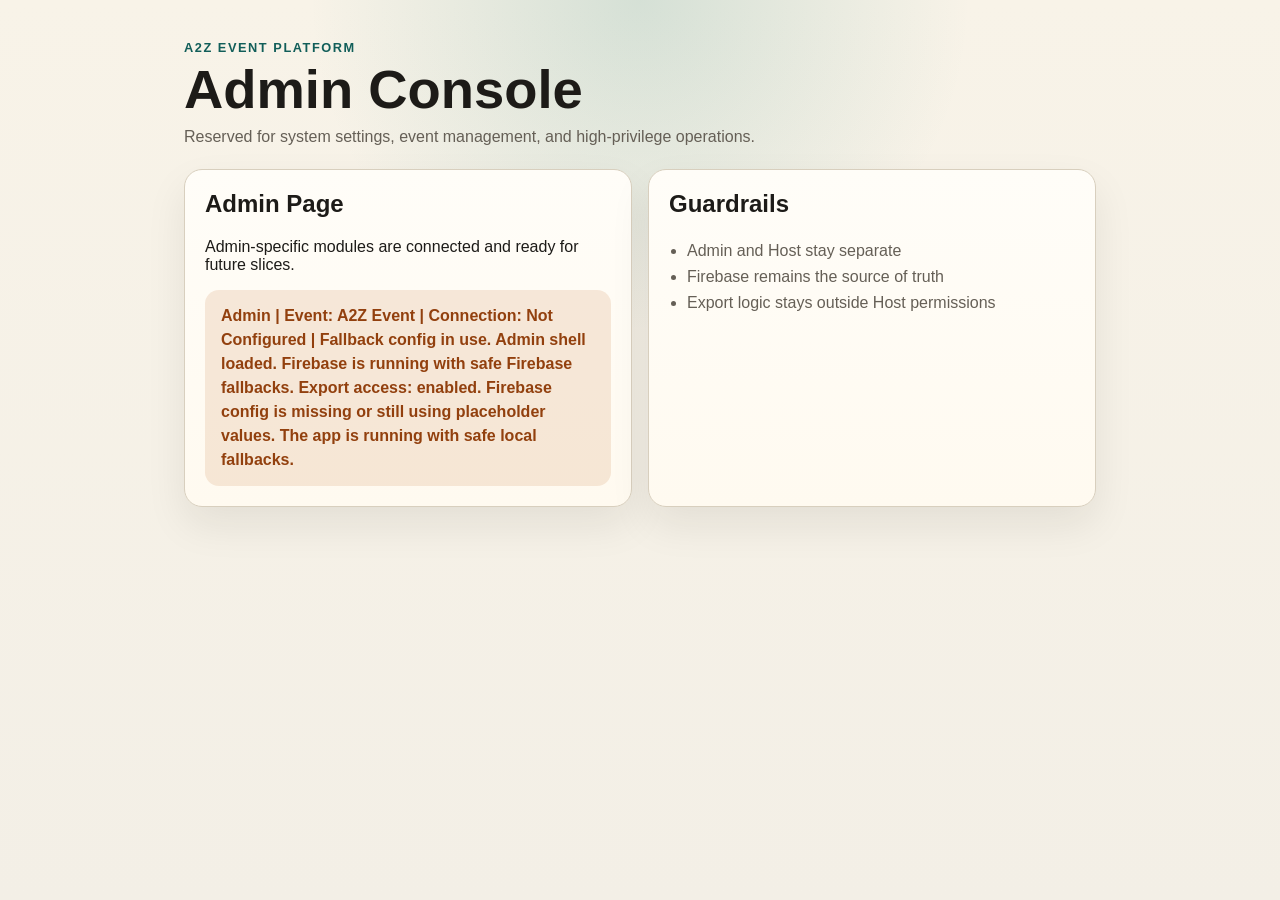
==== admin.html @ 075e93c6 "Slice 0-1: scaffold and Firebase shell" ====
<!DOCTYPE html>
<html lang="en">
<head>
  <meta charset="UTF-8">
  <meta name="viewport" content="width=device-width, initial-scale=1.0">
  <title>Event Engine V2 | Admin</title>
  <link rel="stylesheet" href="./css/styles.css">
</head>
<body data-app="admin">
  <div class="app-shell">
    <header class="page-header">
      <p class="eyebrow">A2Z Event Platform</p>
      <h1>Admin Console</h1>
      <p class="page-copy">Reserved for system settings, event management, and high-privilege operations.</p>
    </header>

    <main class="page-content">
      <section class="card">
        <h2>Admin Page</h2>
        <p>Admin-specific modules are connected and ready for future slices.</p>
        <div id="app-status" class="status-panel" aria-live="polite"></div>
      </section>

      <section class="card">
        <h2>Guardrails</h2>
        <ul class="simple-list">
          <li>Admin and Host stay separate</li>
          <li>Firebase remains the source of truth</li>
          <li>Export logic stays outside Host permissions</li>
        </ul>
      </section>
    </main>
  </div>

  <script>
    window.EVENT_ENGINE_FIREBASE_CONFIG = window.EVENT_ENGINE_FIREBASE_CONFIG || null;
  </script>
  <script type="module" src="./js/app.js"></script>
</body>
</html>
---- css/styles.css ----
:root {
  color-scheme: light;
  --bg: #f3efe6;
  --surface: #fffdf8;
  --surface-strong: #fffaf0;
  --text: #1d1b18;
  --muted: #655f56;
  --border: #d8cfbe;
  --accent: #0f766e;
  --accent-strong: #115e59;
  --shadow: 0 18px 40px rgba(31, 24, 13, 0.08);
  --radius: 18px;
  --max-width: 960px;
  font-family: "Segoe UI", Tahoma, Geneva, Verdana, sans-serif;
}

* {
  box-sizing: border-box;
}

body {
  margin: 0;
  min-height: 100vh;
  background:
    radial-gradient(circle at top, rgba(15, 118, 110, 0.15), transparent 30%),
    linear-gradient(180deg, #f8f3e8 0%, var(--bg) 100%);
  color: var(--text);
}

.app-shell {
  width: min(100%, var(--max-width));
  margin: 0 auto;
  padding: 24px 16px 48px;
}

.page-header {
  margin-bottom: 20px;
}

.eyebrow {
  margin: 0 0 8px;
  color: var(--accent-strong);
  font-size: 0.8rem;
  font-weight: 700;
  letter-spacing: 0.12em;
  text-transform: uppercase;
}

h1,
h2,
p,
ul {
  margin-top: 0;
}

h1 {
  margin-bottom: 8px;
  font-size: clamp(2rem, 6vw, 3.4rem);
  line-height: 1;
}

.page-copy {
  max-width: 42rem;
  color: var(--muted);
  line-height: 1.5;
}

.page-content {
  display: grid;
  gap: 16px;
}

.card {
  padding: 20px;
  border: 1px solid var(--border);
  border-radius: var(--radius);
  background: linear-gradient(180deg, var(--surface) 0%, var(--surface-strong) 100%);
  box-shadow: var(--shadow);
}

.status-panel {
  margin-top: 16px;
  padding: 14px 16px;
  border-radius: 14px;
  background: rgba(15, 118, 110, 0.08);
  color: var(--accent-strong);
  font-weight: 600;
  line-height: 1.5;
}

.status-panel[data-status-tone="success"] {
  background: rgba(15, 118, 110, 0.12);
}

.status-panel[data-status-tone="warning"] {
  background: rgba(180, 83, 9, 0.12);
  color: #92400e;
}

.simple-list {
  padding-left: 18px;
  color: var(--muted);
  line-height: 1.6;
}

@media (min-width: 700px) {
  .app-shell {
    padding: 40px 24px 64px;
  }

  .page-content {
    grid-template-columns: repeat(2, minmax(0, 1fr));
  }
}
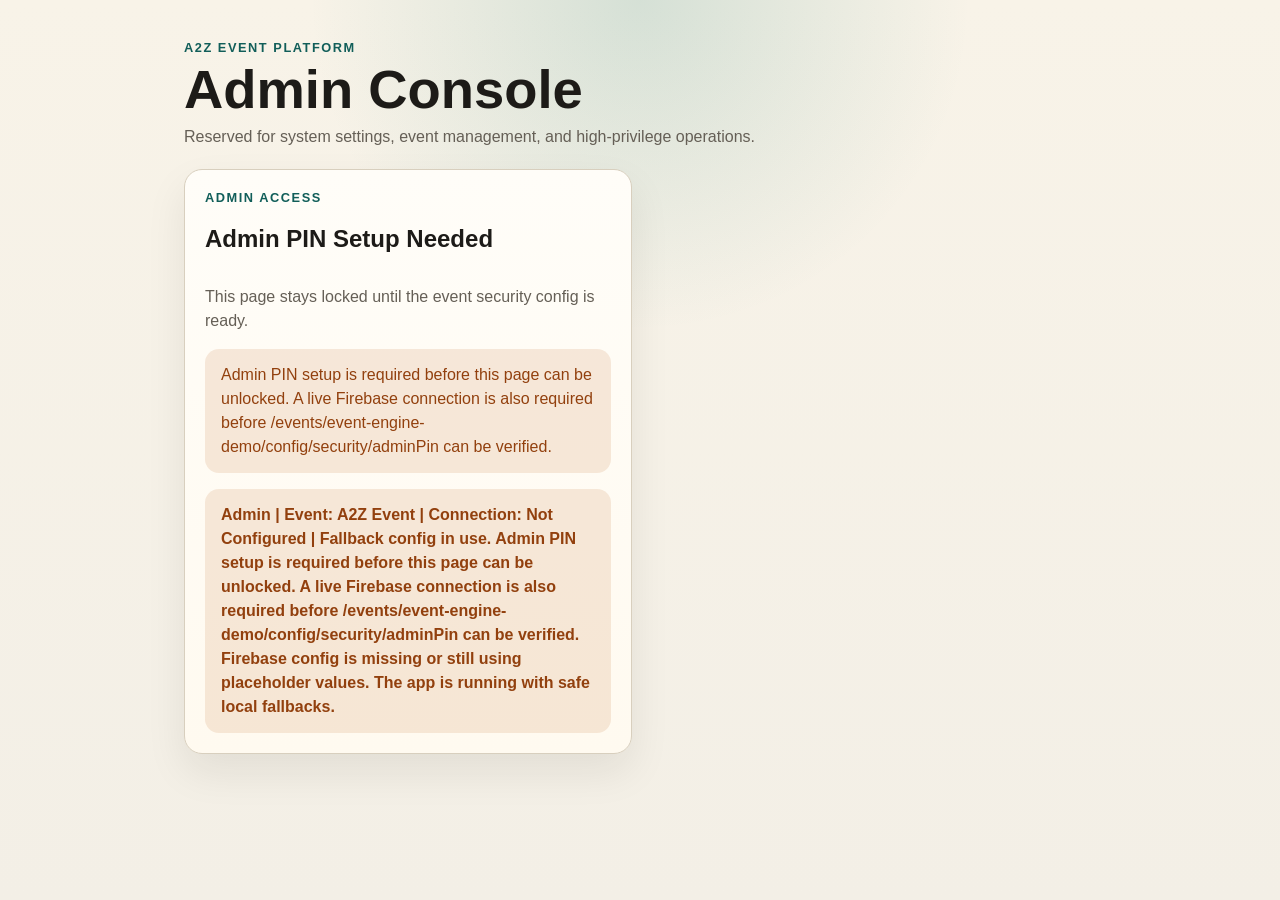
==== commit 144b09e6: "Add Admin and Host PIN access" ====
--- a/admin.html
+++ b/admin.html
@@ -5,6 +5,7 @@
   <meta name="viewport" content="width=device-width, initial-scale=1.0">
   <title>Event Engine V2 | Admin</title>
   <link rel="stylesheet" href="./css/styles.css">
+  <link rel="icon" type="image/svg+xml" href="./favicon.svg">
 </head>
 <body data-app="admin">
   <div class="app-shell">
@@ -14,20 +15,10 @@
       <p class="page-copy">Reserved for system settings, event management, and high-privilege operations.</p>
     </header>
 
-    <main class="page-content">
+    <main class="page-content page-content-single">
       <section class="card">
-        <h2>Admin Page</h2>
-        <p>Admin-specific modules are connected and ready for future slices.</p>
+        <div id="admin-app" aria-live="polite"></div>
         <div id="app-status" class="status-panel" aria-live="polite"></div>
-      </section>
-
-      <section class="card">
-        <h2>Guardrails</h2>
-        <ul class="simple-list">
-          <li>Admin and Host stay separate</li>
-          <li>Firebase remains the source of truth</li>
-          <li>Export logic stays outside Host permissions</li>
-        </ul>
       </section>
     </main>
   </div>
@@ -35,6 +26,7 @@
   <script>
     window.EVENT_ENGINE_FIREBASE_CONFIG = window.EVENT_ENGINE_FIREBASE_CONFIG || null;
   </script>
+  <script src="js/firebase-config.local.js"></script>
   <script type="module" src="./js/app.js"></script>
 </body>
 </html>
--- a/css/styles.css
+++ b/css/styles.css
@@ -70,12 +70,24 @@
   gap: 16px;
 }
 
+.page-content-player {
+  grid-template-columns: minmax(0, 1fr);
+}
+
+.page-content-single {
+  grid-template-columns: minmax(0, 1fr);
+}
+
 .card {
   padding: 20px;
   border: 1px solid var(--border);
   border-radius: var(--radius);
   background: linear-gradient(180deg, var(--surface) 0%, var(--surface-strong) 100%);
   box-shadow: var(--shadow);
+}
+
+.player-card {
+  padding: clamp(20px, 3vw, 28px);
 }
 
 .status-panel {
@@ -103,6 +115,247 @@
   line-height: 1.6;
 }
 
+.player-flow {
+  display: grid;
+  gap: 16px;
+}
+
+.player-section {
+  display: grid;
+  gap: 16px;
+}
+
+.player-section-header {
+  display: grid;
+  gap: 12px;
+  align-items: start;
+}
+
+.player-copy {
+  margin-bottom: 0;
+  color: var(--muted);
+  line-height: 1.6;
+}
+
+.player-action-stack,
+.player-form-actions {
+  display: grid;
+  gap: 12px;
+}
+
+.player-form {
+  display: grid;
+  gap: 14px;
+}
+
+.form-field {
+  display: grid;
+  gap: 8px;
+  font-weight: 600;
+}
+
+.form-field span {
+  color: var(--text);
+}
+
+.form-field small {
+  color: var(--muted);
+  font-size: 0.85em;
+}
+
+.form-input {
+  width: 100%;
+  padding: 14px 16px;
+  border: 1px solid var(--border);
+  border-radius: 14px;
+  background: #fff;
+  color: var(--text);
+  font: inherit;
+}
+
+.form-input:focus {
+  outline: 2px solid rgba(15, 118, 110, 0.2);
+  outline-offset: 2px;
+  border-color: var(--accent);
+}
+
+.player-message,
+.player-note,
+.notice-panel {
+  padding: 14px 16px;
+  border-radius: 14px;
+  line-height: 1.5;
+}
+
+.player-message {
+  font-weight: 600;
+}
+
+.player-message[data-tone="info"],
+.player-note[data-tone="info"],
+.notice-panel[data-tone="info"] {
+  background: rgba(15, 118, 110, 0.08);
+  color: var(--accent-strong);
+}
+
+.player-message[data-tone="success"],
+.player-note[data-tone="success"],
+.notice-panel[data-tone="success"] {
+  background: rgba(15, 118, 110, 0.12);
+  color: var(--accent-strong);
+}
+
+.player-message[data-tone="warning"],
+.player-note[data-tone="warning"],
+.notice-panel[data-tone="warning"] {
+  background: rgba(180, 83, 9, 0.12);
+  color: #92400e;
+}
+
+.player-message[data-tone="error"],
+.player-note[data-tone="error"],
+.notice-panel[data-tone="error"] {
+  background: rgba(185, 28, 28, 0.12);
+  color: #991b1b;
+}
+
+.primary-button,
+.secondary-button,
+.hub-button,
+.text-link-button {
+  border: 0;
+  border-radius: 14px;
+  font: inherit;
+  cursor: pointer;
+}
+
+.primary-button,
+.secondary-button,
+.hub-button {
+  min-height: 56px;
+  padding: 14px 18px;
+  font-weight: 700;
+}
+
+.primary-button {
+  background: var(--accent);
+  color: #fff;
+}
+
+.primary-button:hover,
+.primary-button:focus-visible {
+  background: var(--accent-strong);
+}
+
+.secondary-button {
+  background: rgba(15, 118, 110, 0.08);
+  color: var(--accent-strong);
+}
+
+.secondary-button:hover,
+.secondary-button:focus-visible {
+  background: rgba(15, 118, 110, 0.14);
+}
+
+.primary-button:disabled,
+.secondary-button:disabled {
+  opacity: 0.55;
+  cursor: not-allowed;
+}
+
+.text-link-button {
+  justify-self: start;
+  padding: 0;
+  background: transparent;
+  color: var(--accent-strong);
+  font-weight: 700;
+  text-decoration: underline;
+  text-underline-offset: 0.15em;
+}
+
+.hub-grid {
+  display: grid;
+  gap: 12px;
+}
+
+.hub-button {
+  text-align: left;
+  background: #fff;
+  color: var(--text);
+  border: 1px solid var(--border);
+  box-shadow: 0 10px 22px rgba(31, 24, 13, 0.05);
+}
+
+.hub-button[aria-pressed="true"] {
+  background: rgba(15, 118, 110, 0.12);
+  border-color: rgba(15, 118, 110, 0.34);
+  color: var(--accent-strong);
+}
+
+.hub-panel {
+  padding: 18px;
+  border: 1px solid var(--border);
+  border-radius: 16px;
+  background: rgba(255, 255, 255, 0.7);
+}
+
+.hub-panel h3,
+.hub-panel p {
+  margin-bottom: 0;
+}
+
+.role-gate,
+.pin-form {
+  display: grid;
+  gap: 16px;
+}
+
+.role-gate-header {
+  display: grid;
+  gap: 12px;
+}
+
+.role-copy {
+  margin-bottom: 0;
+}
+
+.role-form-actions {
+  display: grid;
+  gap: 12px;
+}
+
+.role-shell-header {
+  display: grid;
+  gap: 16px;
+  align-items: start;
+}
+
+.role-lock-button {
+  justify-self: start;
+}
+
+.placeholder-grid {
+  display: grid;
+  gap: 12px;
+}
+
+.placeholder-card {
+  padding: 18px;
+  border: 1px solid var(--border);
+  border-radius: 16px;
+  background: rgba(255, 255, 255, 0.7);
+}
+
+.placeholder-card h3 {
+  margin-bottom: 8px;
+}
+
+.placeholder-card p {
+  margin-bottom: 0;
+  color: var(--muted);
+  line-height: 1.5;
+}
+
 @media (min-width: 700px) {
   .app-shell {
     padding: 40px 24px 64px;
@@ -111,4 +364,33 @@
   .page-content {
     grid-template-columns: repeat(2, minmax(0, 1fr));
   }
-}
+
+  .page-content-player {
+    grid-template-columns: minmax(0, 1fr);
+  }
+
+  .player-section-header {
+    grid-template-columns: minmax(0, 1fr) auto;
+  }
+
+  .player-action-stack,
+  .player-form-actions {
+    grid-template-columns: repeat(2, minmax(0, 1fr));
+  }
+
+  .role-form-actions {
+    grid-template-columns: minmax(0, 1fr);
+  }
+
+  .role-shell-header {
+    grid-template-columns: minmax(0, 1fr) auto;
+  }
+
+  .placeholder-grid {
+    grid-template-columns: repeat(2, minmax(0, 1fr));
+  }
+
+  .hub-grid {
+    grid-template-columns: repeat(2, minmax(0, 1fr));
+  }
+}
